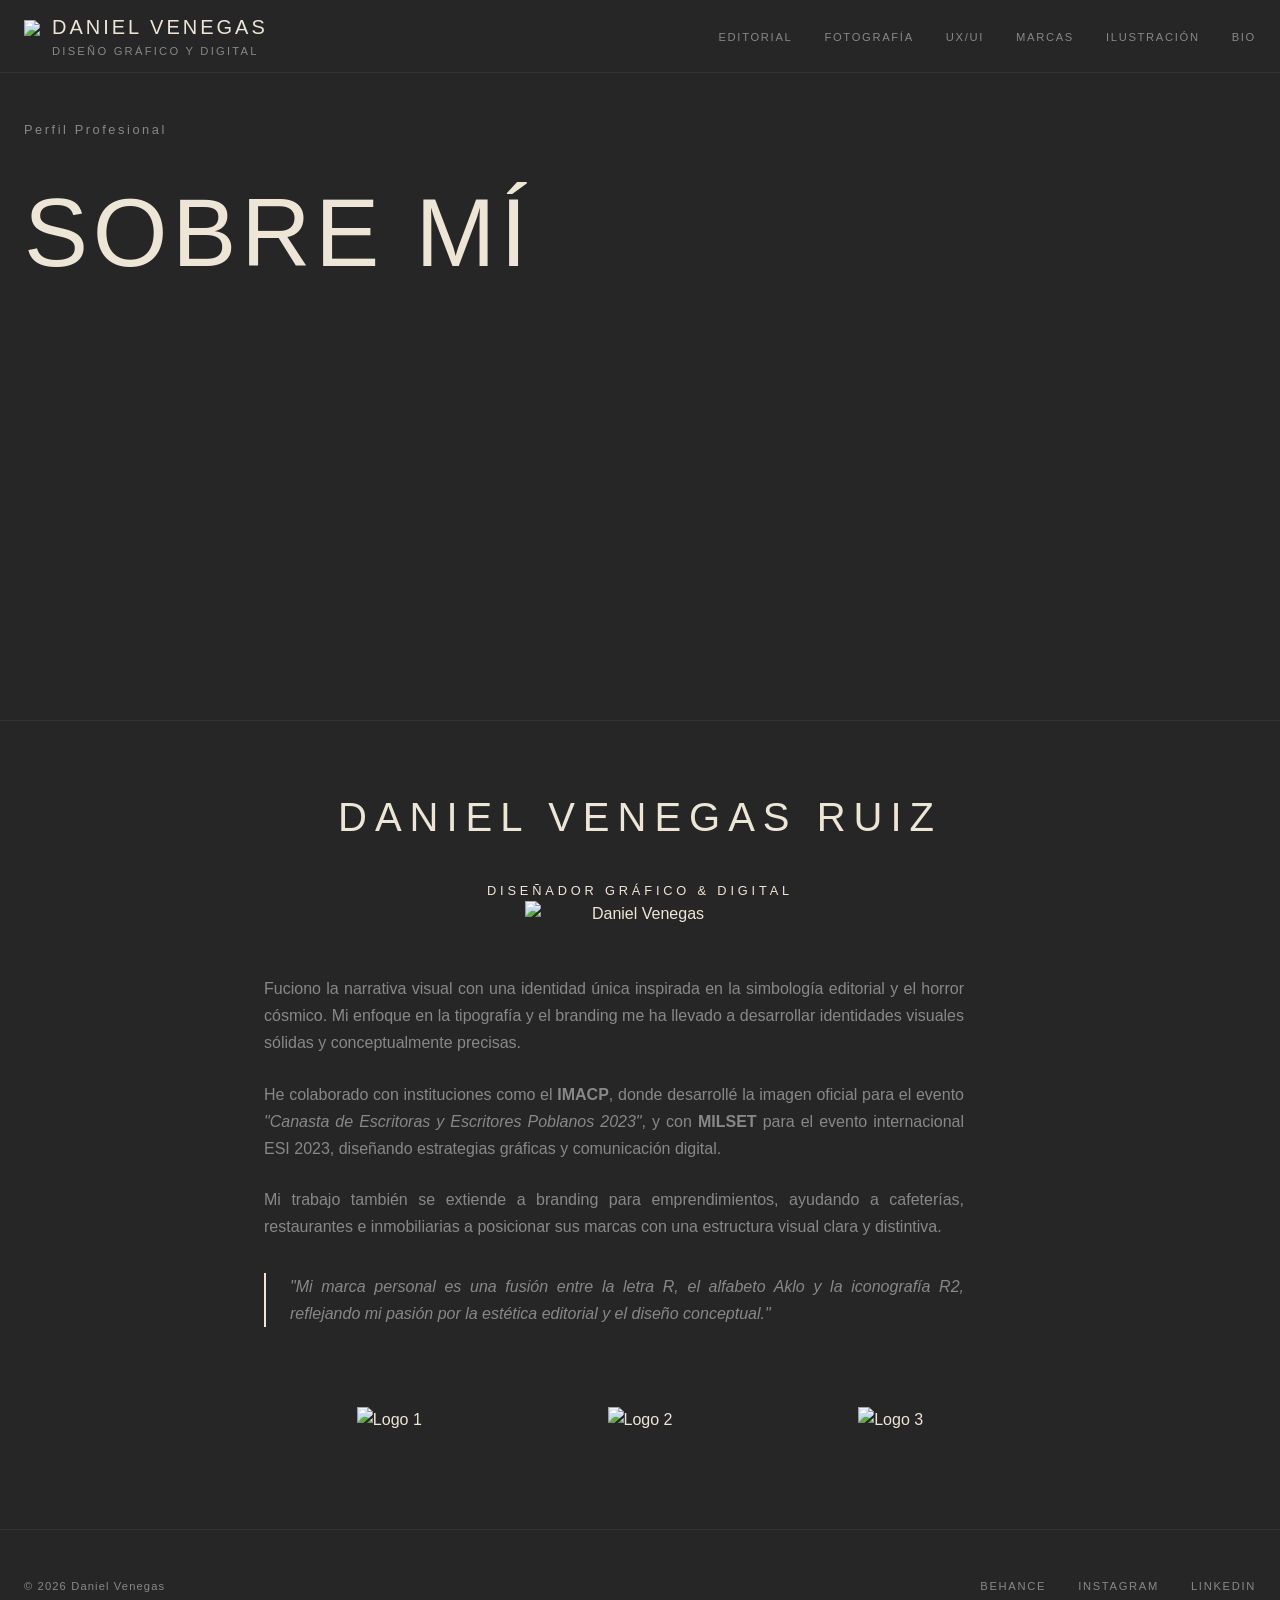
==== about.html @ 0f935461 "Add files via upload" ====
<!DOCTYPE html>
<html lang="es">
<head>
  <meta charset="UTF-8" />
  <meta name="viewport" content="width=device-width, initial-scale=1.0" />
  <title>Bio — Daniel Venegas</title>
  <link rel="stylesheet" href="styles.css" />
  <link rel="preconnect" href="https://fonts.googleapis.com" />
  <link rel="preconnect" href="https://fonts.gstatic.com" crossorigin />
  <link href="https://fonts.googleapis.com" rel="stylesheet" />
  <link rel="icon" href="img/favicon2.png" type="image/x-icon">
</head>

<body>

<!-- ==================== NAVBAR ==================== -->
<nav class="navbar" id="navbar">
    <div class="navbar-inner">
      <a href="index.html" class="navbar-brand" style="text-decoration: none; color: inherit;">
        <img src="img/mi logo.png" class="logo">
        <div class="brand-text">
          <span class="navbar-name">DANIEL VENEGAS</span>
          <span class="navbar-subtitle">Diseño gráfico y digital</span>
        </div>
      </a>
      
      <button class="menu-toggle" id="menuToggle" aria-label="Abrir menú">
        <span></span><span></span><span></span>
      </button>
      <ul class="nav-links" id="navLinks">
        <li><a href="editorial.html">Editorial</a></li>
        <li><a href="fotografia.html">Fotografía</a></li>
        <li><a href="ux-ui.html">UX/UI</a></li>
        <li><a href="marca.html">Marcas</a></li>
        <li><a href="ilustracion.html">Ilustración</a></li>
        <li><a href="sobre-mi.html">Bio</a></li>
      </ul>
    </div>
</nav>

<!-- ==================== BIO HERO ==================== -->
<section class="editorial-hero">
  <div class="editorial-overlay"></div>
  <div class="editorial-content">
    <p class="editorial-subtitle">Perfil Profesional</p>
    <h1 class="editorial-title">Sobre mí</h1>
  </div>
</section>

<!-- ==================== CONTENIDO BIO ==================== -->
<section class="project" style="padding-top: 4rem;">
  <div class="project-header" style="text-align: center; border: none;">
    <h2 style="font-size: 2.5rem; letter-spacing: 0.2em;">Daniel Venegas Ruiz</h2>
    <p style="color: var(--text-muted); text-transform: uppercase; letter-spacing: 0.3em; font-size: 0.8rem; margin-top: 0.5rem;">Diseñador Gráfico & Digital</p>
  </div>

  <div style="max-width: 800px; margin: 0 auto; padding: 0 1.5rem;">
    <!-- Imagen de Perfil / Recurso -->
    <!-- Imagen de Perfil / Recurso (Sin filtro gris) -->
    <div style="text-align: center; margin-bottom: 3rem;">
        <img src="img/mi foto.png" alt="Daniel Venegas" style="width: 230px; height: auto; display: inline-block;">
    </div>


    <!-- Texto Descriptivo -->
    <div class="project-text" style="column-count: 1; text-align: justify;">
      <p style="margin-bottom: 1.5rem;">
        Fuciono la narrativa visual con una identidad única inspirada en la simbología editorial y el horror cósmico. Mi enfoque en la tipografía y el branding me ha llevado a desarrollar identidades visuales sólidas y conceptualmente precisas.
      </p>
      
      <p style="margin-bottom: 1.5rem;">
        He colaborado con instituciones como el <a href="https://www.facebook.com/IMACP/?locale=es_LA" target="_blank" rel="noopener noreferrer"><strong>IMACP</strong></a>, donde desarrollé la imagen oficial para el evento <em>"Canasta de Escritoras y Escritores Poblanos 2023"</em>, y con <a href="https://milset.org/milset/web/" target="_blank" rel="noopener noreferrer"><strong>MILSET</strong></a> para el evento internacional ESI 2023, diseñando estrategias gráficas y comunicación digital.
      </p>

      <p style="margin-bottom: 1.5rem;">
        Mi trabajo también se extiende a branding para emprendimientos, ayudando a cafeterías, restaurantes e inmobiliarias a posicionar sus marcas con una estructura visual clara y distintiva.
      </p>

      <p style="font-style: italic; border-left: 2px solid #EDE6D6; padding-left: 1.5rem; margin-top: 2rem;">
        "Mi marca personal es una fusión entre la letra R, el alfabeto Aklo y la iconografía R2, reflejando mi pasión por la estética editorial y el diseño conceptual."
      </p>
    </div>

    <!-- Logos de Colaboraciones -->
    <!-- Logos de Colaboraciones Corregidos -->
    <div class="collab-grid">
     <!-- Asegúrate que la ruta sea img/ o assets/img/ según tu carpeta actual -->
        <img src="img/Logo 1.png" alt="Logo 1">
        <img src="img/Logo 2.png" alt="Logo 2">
        <img src="img/Logo 3.png" alt="Logo 3">
    </div>

  </div>
</section>

<!-- ==================== FOOTER ==================== -->
<footer class="footer">
  <p class="footer-copy">© 2026 Daniel Venegas</p>
  <div class="footer-socials">
    <a href="https://www.behance.net/danielvenegasruiz" target="_blank" rel="noopener noreferrer">Behance</a>
    <a href="https://www.instagram.com/daniel_7w7_/#" target="_blank" rel="noopener noreferrer">Instagram</a>
    <a href="https://linkedin.com" target="_blank" rel="noopener noreferrer">LinkedIn</a>
  </div>
</footer>

<script src="script.js"></script>
</body>
</html>
---- styles.css ----
/* ============================================
   Daniel Venegas — Portfolio Styles
   ============================================ */

/* ---------- Reset & Base ---------- */
*, *::before, *::after {
  margin: 0;
  padding: 0;
  box-sizing: border-box;
}

html {
  scroll-behavior: smooth;
}

body {
  font-family: 'Inter', sans-serif;
  background-color: #262626;
  color: #EDE6D6;
  line-height: 1.6;
  overflow-x: hidden;
}

a {
  text-decoration: none;
  color: inherit;
}

img {
  display: block;
  width: 100%;
  height: 100%;
  object-fit: cover;
}

/* ---------- Typography ---------- */
h1, h2, h3, h4, h5, h6 {
  font-family: 'Oswald', sans-serif;
  text-transform: uppercase;
  letter-spacing: 0.05em;
  font-weight: 500;
}

/* ---------- Scrollbar ---------- */
::-webkit-scrollbar { width: 6px; }
::-webkit-scrollbar-track { background: #1a1a1a; }
::-webkit-scrollbar-thumb { background: #555; }

::selection {
  background: #EDE6D6;
  color: #262626;
}

/* ============================================
   NAVBAR
   ============================================ */
.navbar {
  position: fixed;
  top: 0;
  left: 0;
  width: 100%;
  z-index: 100;
  background: rgba(38, 38, 38, 0.92);
  backdrop-filter: blur(12px);
  border-bottom: 1px solid #333;
}

.navbar-inner {
  max-width: 1280px;
  margin: 0 auto;
  padding: 0 1.5rem;
  display: flex;
  align-items: center;
  justify-content: space-between;
  height: 64px;
}

.navbar-brand {
  display: flex;
  align-items: center;
  gap: 0.75rem;
}

.navbar-name {
  font-family: 'Oswald', sans-serif;
  font-size: 1.25rem;
  letter-spacing: 0.15em;
  text-transform: uppercase;
}

.navbar-subtitle {
  font-size: 0.7rem;
  letter-spacing: 0.2em;
  text-transform: uppercase;
  color: #888;
  display: none;
}

@media (min-width: 768px) {
  .navbar-subtitle { display: block; }
  .navbar-inner { height: 72px; }
}

/* Nav links */
.nav-links {
  list-style: none;
  display: none;
  gap: 2rem;
}

.nav-links.active {
  display: flex;
  flex-direction: column;
  position: absolute;
  top: 64px;
  left: 0;
  width: 100%;
  background: #262626;
  border-bottom: 1px solid #333;
  padding: 1.5rem;
  gap: 1rem;
}

@media (min-width: 1024px) {
  .nav-links {
    display: flex !important;
    position: static;
    flex-direction: row;
    background: none;
    border: none;
    padding: 0;
  }
  .menu-toggle { display: none !important; }
}

.nav-links a {
  font-size: 0.7rem;
  letter-spacing: 0.15em;
  text-transform: uppercase;
  color: #888;
  transition: color 0.3s;
}

.nav-links a:hover { color: #EDE6D6; }

.nav-links a {
  position: relative;
}

.nav-links a::after {
  content: '';
  position: absolute;
  left: 0;
  bottom: -3px;
  width: 0;
  height: 1px;
  background: #EDE6D6;
  transition: width 0.3s;
}

.nav-links a:hover::after {
  width: 100%;
}

.logo {
  height: 32px;
  width: auto;
  transition: opacity 0.3s;
}

.hero-logo {
  position: absolute;
  top: 50%;
  left: 60%;
  transform: translate(-50%, -50%);
  width: 400px;
  opacity: 0.05;
  z-index: 1;
}

.logo:hover {
  opacity: 0.7;
}

/* Hamburger */
.menu-toggle {
  display: flex;
  flex-direction: column;
  gap: 5px;
  background: none;
  border: none;
  cursor: pointer;
  padding: 4px;
}

.menu-toggle span {
  display: block;
  width: 24px;
  height: 2px;
  background: #EDE6D6;
  transition: transform 0.3s, opacity 0.3s;
}

.menu-toggle.active span:nth-child(1) {
  transform: translateY(7px) rotate(45deg);
}
.menu-toggle.active span:nth-child(2) {
  opacity: 0;
}
.menu-toggle.active span:nth-child(3) {
  transform: translateY(-7px) rotate(-45deg);
}

/* ============================================
   HERO
   ============================================ */
.hero {
  position: relative;
  height: 100vh;
  width: 100%;
  overflow: hidden;
  padding-top: 72px;
}

.hero-overlay {
  position: absolute;
  inset: 0;
  z-index: 1;
  background:
    linear-gradient(to right, rgba(0,0,0,0.85), transparent 40%),
    linear-gradient(to left, rgba(0,0,0,0.85), transparent 40%),
    rgba(38,38,38,0.6);
  pointer-events: none;
}

.hero-content {
  position: relative;
  z-index: 2;
  height: 100%;
  display: flex;
  flex-direction: column;
  justify-content: center;
  padding: 2rem 2rem 5rem;
  padding-top: 120px;
}

@media (min-width: 1024px) {
  .hero-content { padding: 4rem 4rem 8rem; }
}

.hero-subtitle {
  font-style: italic;
  font-family: 'Inter', sans-serif;
  color: #888;
  font-size: 0.85rem;
  margin-bottom: 1rem;
  letter-spacing: 0.08em;
  opacity: 0;
  transform: translateY(20px);
  animation: fadeUp 0.8s 0.5s forwards;
}

.hero-title {
  font-size: clamp(3rem, 8vw, 7rem);
  line-height: 0.9;
  opacity: 0;
  transform: translateY(30px);
  animation: fadeUp 0.8s 0.7s forwards;
}

.hero-slider {
  position: absolute;
  width: 100%;
  height: 100%;
  object-fit: cover;
  opacity: 1;
  transform: scale(1.05);
  transition: opacity 1.5s ease, transform 6s ease;
  inset: 0;
  z-index: 0;
}

.hero-slider img {
  position: absolute;
  width: 100%;
  height: 100%;
  object-fit: cover;
  opacity: 0;
  transition: opacity 1.5s ease, transform 6s ease;
  
}

.hero-slider img.active {
  opacity: 1;
  transform: scale(1.1);
}

@keyframes fadeUp {
  to {
    opacity: 1;
    transform: translateY(0);
  }
}

/* ============================================
   WORKS GRID
   ============================================ */
.works {
  padding: 5rem 1.5rem;
}

@media (min-width: 1024px) {
  .works { padding: 8rem 4rem; }
}

.works-header {
  display: flex;
  align-items: flex-end;
  justify-content: space-between;
  border-bottom: 1px solid #333;
  padding-bottom: 1.5rem;
  margin-bottom: 3rem;
}

.works-label {
  font-size: 0.7rem;
  letter-spacing: 0.2em;
  text-transform: uppercase;
  color: #888;
  margin-bottom: 0.5rem;
}

.works-title {
  font-size: clamp(1.8rem, 4vw, 3rem);
}

.works-count {
  font-size: 0.7rem;
  letter-spacing: 0.15em;
  text-transform: uppercase;
  color: #888;
  display: none;
}

@media (min-width: 768px) {
  .works-count { display: block; }
}

/* Grid */
.works-grid {
  display: grid;
  grid-template-columns: 1fr;
  gap: 1rem;
}

@media (min-width: 768px) {
  .works-grid {
    grid-template-columns: 1fr 1fr;
    gap: 1.5rem;
  }
}

/* Card */
.work-card {
  position: relative;
  overflow: hidden;
  display: block;
  aspect-ratio: 4 / 3;
}

.work-card.work-large {
  aspect-ratio: 21 / 9;
}

@media (min-width: 768px) {
  .work-card.work-large { grid-column: span 2; }
}

.work-card img {
  transition: transform 0.7s ease;
}

.work-card:hover img {
  transform: scale(1.05);
}

/* Overlay on hover */
.work-card::after {
  content: '';
  position: absolute;
  inset: 0;
  background: rgba(38, 38, 38, 0);
  transition: background 0.5s;
}

.work-card:hover::after {
  background: rgba(38, 38, 38, 0.5);
}

/* Info */
.work-info {
  position: absolute;
  bottom: 0;
  left: 0;
  right: 0;
  padding: 1.5rem 2rem;
  z-index: 2;
  transform: translateY(10px);
  opacity: 0;
  transition: all 0.5s;
}

.work-card:hover .work-info {
  transform: translateY(0);
  opacity: 1;
}

.work-category {
  font-size: 0.7rem;
  letter-spacing: 0.2em;
  text-transform: uppercase;
  color: #888;
}

.work-name {
  font-size: 1.25rem;
  margin-top: 0.25rem;
}

/* Index number */
.work-index {
  position: absolute;
  top: 1.5rem;
  right: 1.5rem;
  font-family: 'Oswald', sans-serif;
  font-size: 0.85rem;
  color: rgba(237, 230, 214, 0.2);
  z-index: 2;
  transition: color 0.5s;
}

.work-card:hover .work-index {
  color: rgba(237, 230, 214, 0.7);
}

/* ============================================
   ABOUT
   ============================================ */
.about {
  text-align: center;
  padding: 5rem 1.5rem;
  border-top: 1px solid #333;
}

@media (min-width: 1024px) {
  .about { padding: 8rem 4rem; }
}

.about-label {
  font-size: 0.7rem;
  letter-spacing: 0.2em;
  text-transform: uppercase;
  color: #888;
  margin-bottom: 1.5rem;
}

.about-name {
  font-size: clamp(2rem, 6vw, 4.5rem);
  line-height: 1.05;
  margin-bottom: 2rem;
}

.about-text {
  font-style: italic;
  color: #888;
  font-size: 0.9rem;
  max-width: 500px;
  margin: 0 auto 2.5rem;
  line-height: 1.7;
}

.about-link {
  display: inline-block;
  font-size: 0.7rem;
  letter-spacing: 0.2em;
  text-transform: uppercase;
  border-bottom: 1px solid #EDE6D6;
  padding-bottom: 4px;
  transition: color 0.3s, border-color 0.3s;
}

.about-link:hover {
  color: #888;
  border-color: #888;
}

/* ============================================
   FOOTER
   ============================================ */
.footer {
  border-top: 1px solid #333;
  padding: 3rem 1.5rem;
  display: flex;
  flex-direction: column;
  align-items: center;
  gap: 1.5rem;
}

@media (min-width: 768px) {
  .footer {
    flex-direction: row;
    justify-content: space-between;
    max-width: 1280px;
    margin: 0 auto;
  }
}

.footer-copy {
  font-size: 0.7rem;
  letter-spacing: 0.1em;
  color: #888;
}

.footer-socials {
  display: flex;
  gap: 2rem;
}

.footer-socials a {
  font-size: 0.7rem;
  letter-spacing: 0.15em;
  text-transform: uppercase;
  color: #888;
  transition: color 0.3s;
}

.footer-socials a:hover { color: #EDE6D6; }

/* ============================================
   SCROLL ANIMATIONS
   ============================================ */
.fade-in {
  opacity: 0;
  transform: translateY(40px);
  transition: opacity 0.6s ease, transform 0.6s ease;
}

.fade-in.visible {
  opacity: 1;
  transform: translateY(0);
}

/* =========================================
   EDITORIAL PAGE
========================================= */

/* HERO */
.editorial-hero {
  height: 80vh;
  background: url('img/editorial-cover.jpg') center/cover no-repeat;
  position: relative;
}

.editorial-overlay {
  position: absolute;
  inset: 0;
  background: rgba(38,38,38,0.75);
}

.editorial-content {
  position: relative;
  z-index: 2;
  padding: 120px 1.5rem 4rem;
}

.editorial-subtitle {
  color: #888;
  font-size: 0.8rem;
  letter-spacing: 0.2em;
  margin-bottom: 1rem;
}

.editorial-title {
  font-size: clamp(3rem, 8vw, 6rem);
}

/* INTRO */
.editorial-intro {
  max-width: 800px;
  margin: 5rem auto;
  text-align: center;
  color: #888;
  font-style: italic;
  line-height: 1.7;
}

/* PROYECTOS */
.project {
  padding: 6rem 1.5rem;
  border-top: 1px solid #333;
}

.project-header h2 {
  font-size: 2rem;
  margin-bottom: 2rem;
}

/* GRID */
.project-grid {
  display: grid;
  gap: 1rem;
}

@media (min-width: 768px) {
  .project-grid {
    grid-template-columns: 2fr 1fr;
  }

  .project-grid img:nth-child(1) {
    grid-row: span 2;
  }
}

/* IMG */
.project-grid img {
  width: 100%;
  height: 100%;
  object-fit: cover;
  transition: transform 0.6s ease;
}

.project-grid img:hover {
  transform: scale(1.03);
}

/* TEXTO */
.project-text {
  max-width: 700px;
  margin-top: 2rem;
  color: #888;
  line-height: 1.7;
}

/* ============================================
   SECCIÓN PROYECTO / GRID DE GALERÍA
   ============================================ */

.project-foto {
  padding: 0; /* Sin relleno para que la galería toque los bordes si deseas */
  max-width: 1400px; /* Ajusta según el ancho de tu navbar */
  margin: 0 auto;
  background-color: #fff;
}

.project-grid-foto {
  display: grid;
  /* Crea 3 columnas de igual tamaño */
  grid-template-columns: repeat(3, 1fr); 
  /* Espacio entre fotos (gap). Ponlo en 0 si quieres que estén pegadas */
  gap: 10px; 
  padding: 10px;
}

.project-grid-foto img {
  width: 100%;
  height: 450px; /* Altura fija para que todas se vean parejas como en tu ejemplo */
  object-fit: cover; /* Recorta la imagen para llenar el cuadro sin deformarse */
  display: block;
  transition: opacity 0.3s ease;
  filter: brightness(0.9); /* Un toque sutil de estilo */
}

.project-grid-foto img:hover {
  opacity: 0.8;
  filter: brightness(1);
  cursor: pointer;
}

/* ============================================
   RESPONSIVE (Para celulares)
   ============================================ */

@media (max-width: 1024px) {
  .project-grid-foto {
    grid-template-columns: repeat(2, 1fr); /* 2 columnas en tablets */
  }
}

@media (max-width: 600px) {
  .project-grid-foto {
    grid-template-columns: 1fr; /* 1 columna en móviles */
    gap: 5px;
    padding: 5px;
  }
  
  .project-grid-foto img {
    height: 350px; /* Un poco más bajas en móvil */
  }
}

/* --- Lightbox con Navegación --- */
.lightbox {
  display: none;
  position: fixed;
  z-index: 3000;
  inset: 0;
  background: rgba(10, 10, 10, 0.95);
  backdrop-filter: blur(10px);
  justify-content: center;
  align-items: center;
}

.lightbox.active { display: flex; }

.lightbox-content {
  max-width: 85%;
  max-height: 80vh;
  object-fit: contain;
  border: 1px solid rgba(237, 230, 214, 0.2);
  transition: transform 0.3s ease;
}

/* Botones de control */
.lightbox-prev, .lightbox-next {
  position: absolute;
  background: none;
  border: none;
  color: #EDE6D6;
  font-size: 2.5rem;
  cursor: pointer;
  padding: 20px;
  transition: opacity 0.3s, transform 0.2s;
  z-index: 3100;
}

.lightbox-prev { left: 5%; }
.lightbox-next { right: 5%; }

.lightbox-prev:hover, .lightbox-next:hover {
  opacity: 0.7;
  transform: scale(1.1);
}

.close-lightbox {
  position: absolute;
  top: 30px;
  right: 40px;
  color: #EDE6D6;
  font-size: 2rem;
  cursor: pointer;
  z-index: 3200;
}

.lightbox-caption {
  position: absolute;
  bottom: 30px;
  font-family: 'Oswald', sans-serif;
  letter-spacing: 2px;
  text-transform: uppercase;
  color: #888;
}

@media (max-width: 768px) {
  .lightbox-prev, .lightbox-next { font-size: 1.5rem; padding: 10px; }
  .lightbox-content { max-width: 95%; }
}

/* --- Solución Scroll Horizontal y Rejilla de Logos --- */
.collab-grid {
    display: grid; 
    grid-template-columns: repeat(auto-fit, minmax(100px, 1fr)); /* Se ajusta solo según el espacio */
    gap: 2rem; 
    margin-top: 5rem; 
    align-items: center;
    max-width: 100%; /* Evita que se salga del contenedor */
    padding: 0 1rem;
}

.collab-grid img {
    max-height: 60px; /* Un poco más pequeños para móvil */
    width: auto; 
    max-width: 100%; /* No permite que la imagen sea más ancha que su columna */
    justify-self: center;
    object-fit: contain;
}

@media (min-width: 768px) {
    .collab-grid {
        grid-template-columns: repeat(3, 1fr); /* En escritorio mantiene las 3 columnas */
    }
    .collab-grid img {
        max-height: 80px;
    }
}

/* Regla extra para asegurar que nada cause scroll horizontal */
body, html {
    overflow-x: hidden;
    width: 100%;
}

/* Fuerza a que las dos imágenes ocupen el 50% cada una */
.project-grid-two {
    display: grid;
    grid-template-columns: 1fr 1fr; /* Crea dos columnas iguales */
    gap: 1.5rem; /* Espacio entre las fotos */
    width: 100%;
}

.project-grid-two img {
    width: 100%;
    height: auto;
    object-fit: cover;
    aspect-ratio: 4 / 3; /* Esto asegura que ambas tengan la misma altura exacta */
}

/* Ajuste para celulares (una debajo de la otra) */
@media (max-width: 768px) {
    .project-grid-two {
        grid-template-columns: 1fr;
    }
}
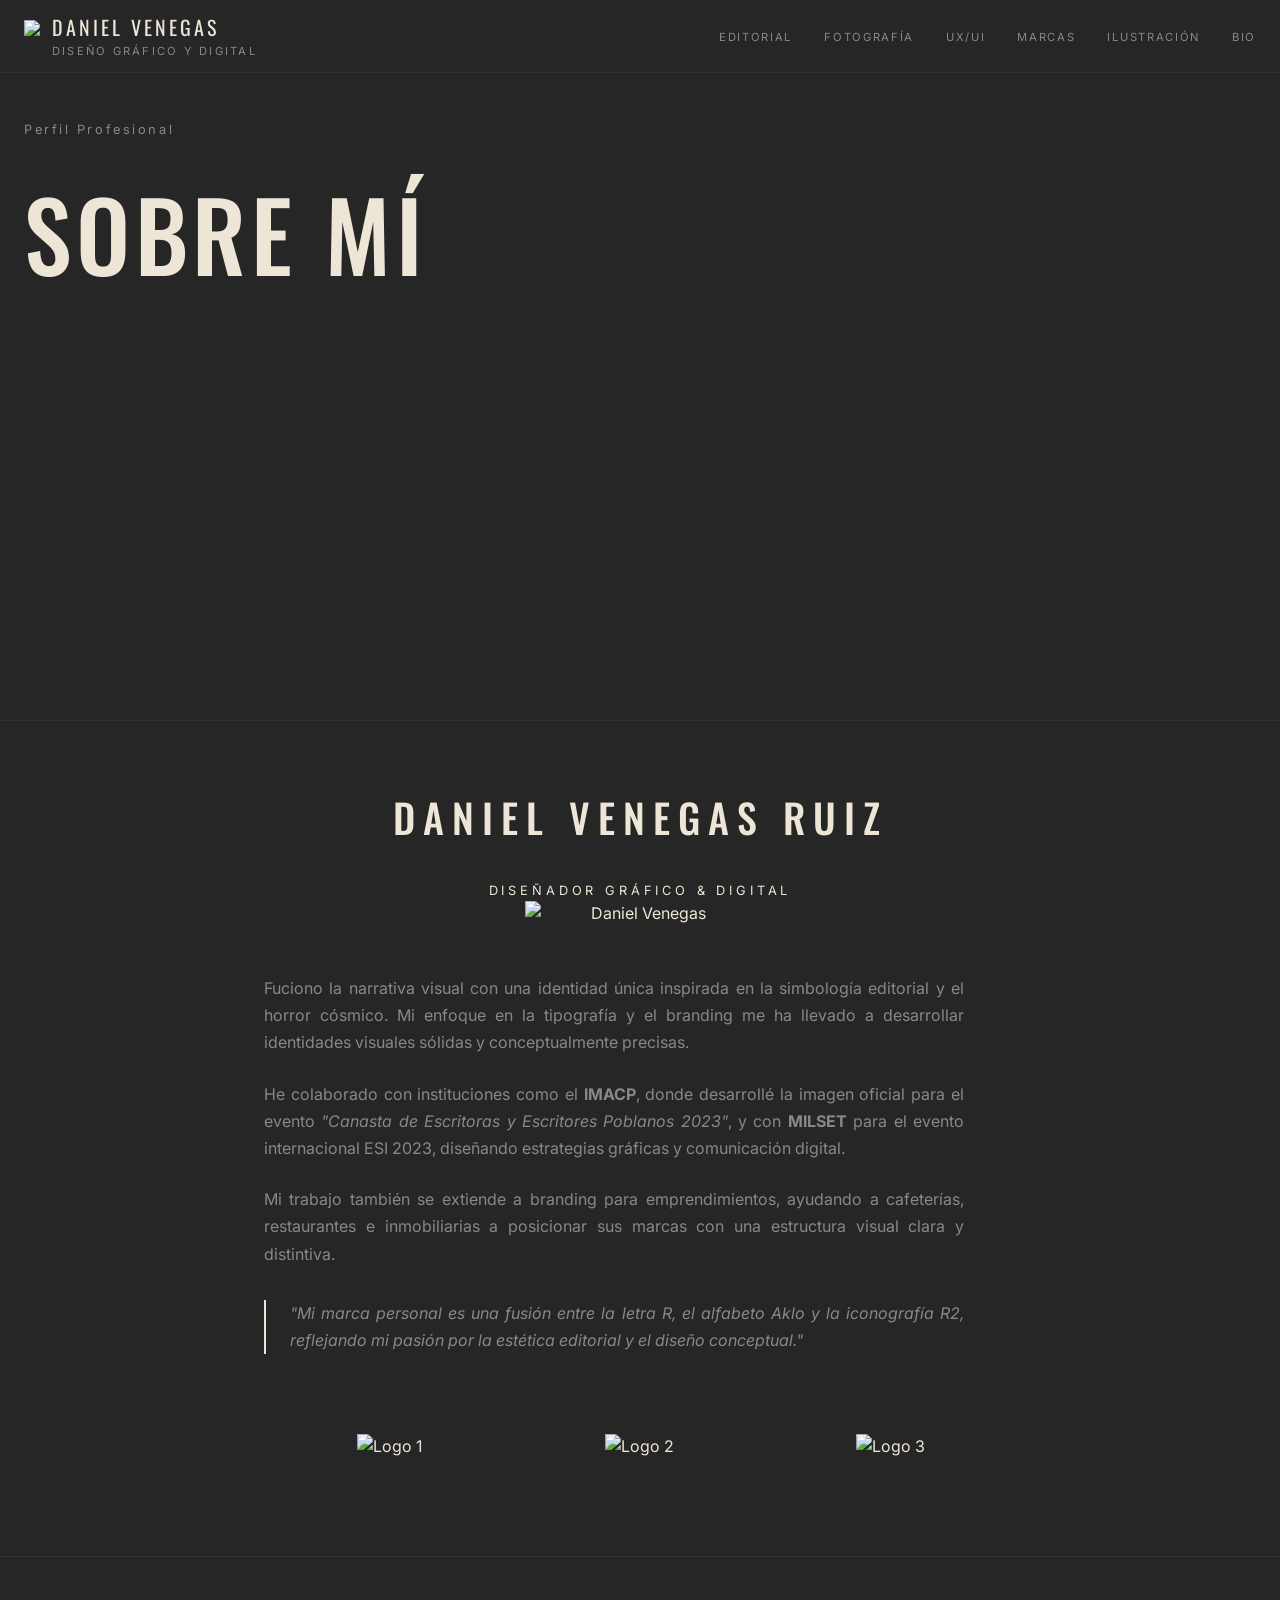
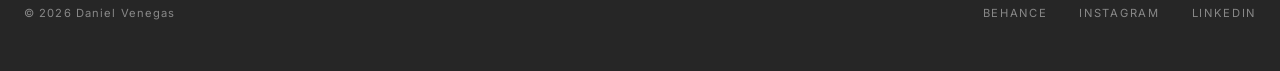
==== commit d29bf0f0: "Enhance about.html with meta description and lazy loading Added meta description for SEO and improve" ====
--- a/about.html
+++ b/about.html
@@ -2,12 +2,13 @@
 <html lang="es">
 <head>
   <meta charset="UTF-8" />
+  <meta name="description" content="Portafolio de Daniel Venegas, diseñador gráfico especializado en identidad visual, UX/UI y diseño editorial.">
   <meta name="viewport" content="width=device-width, initial-scale=1.0" />
   <title>Bio — Daniel Venegas</title>
   <link rel="stylesheet" href="styles.css" />
   <link rel="preconnect" href="https://fonts.googleapis.com" />
   <link rel="preconnect" href="https://fonts.gstatic.com" crossorigin />
-  <link href="https://fonts.googleapis.com" rel="stylesheet" />
+  <link href="https://fonts.googleapis.com/css2?family=Inter:wght@300;400;500&family=Oswald:wght@400;500&display=swap" rel="stylesheet">
   <link rel="icon" href="img/favicon2.png" type="image/x-icon">
 </head>
 
@@ -24,7 +25,7 @@
         </div>
       </a>
       
-      <button class="menu-toggle" id="menuToggle" aria-label="Abrir menú">
+      <button class="menu-toggle" id="menuToggle" aria-label="Abrir menú" aria-expanded="false">
         <span></span><span></span><span></span>
       </button>
       <ul class="nav-links" id="navLinks">
@@ -58,7 +59,7 @@
     <!-- Imagen de Perfil / Recurso -->
     <!-- Imagen de Perfil / Recurso (Sin filtro gris) -->
     <div style="text-align: center; margin-bottom: 3rem;">
-        <img src="img/mi foto.png" alt="Daniel Venegas" style="width: 230px; height: auto; display: inline-block;">
+        <img src="img/mi foto.png" loading="lazy" alt="Daniel Venegas" style="width: 230px; height: auto; display: inline-block;">
     </div>
 
 
@@ -85,9 +86,9 @@
     <!-- Logos de Colaboraciones Corregidos -->
     <div class="collab-grid">
      <!-- Asegúrate que la ruta sea img/ o assets/img/ según tu carpeta actual -->
-        <img src="img/Logo 1.png" alt="Logo 1">
-        <img src="img/Logo 2.png" alt="Logo 2">
-        <img src="img/Logo 3.png" alt="Logo 3">
+        <img src="img/Logo 1.png" loading="lazy" alt="Logo 1">
+        <img src="img/Logo 2.png" loading="lazy" alt="Logo 2">
+        <img src="img/Logo 3.png" loading="lazy" alt="Logo 3">
     </div>
 
   </div>
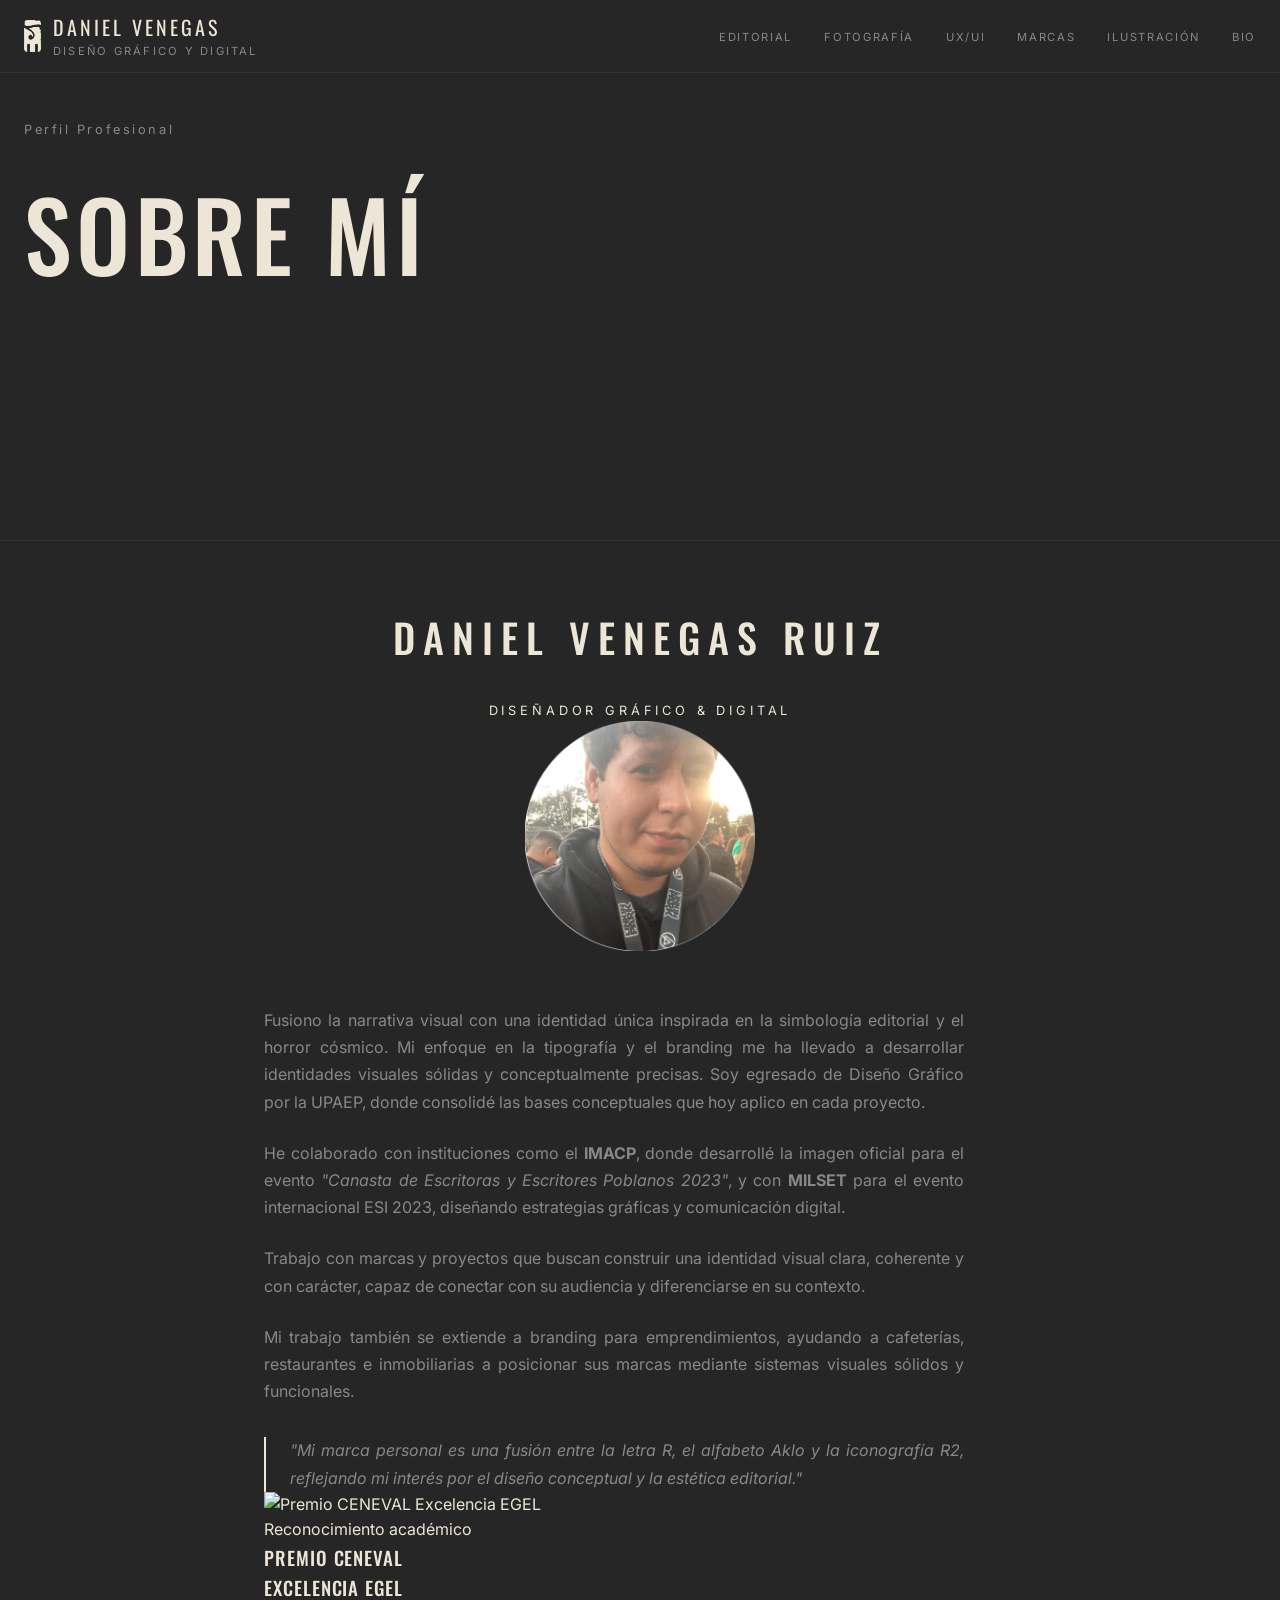
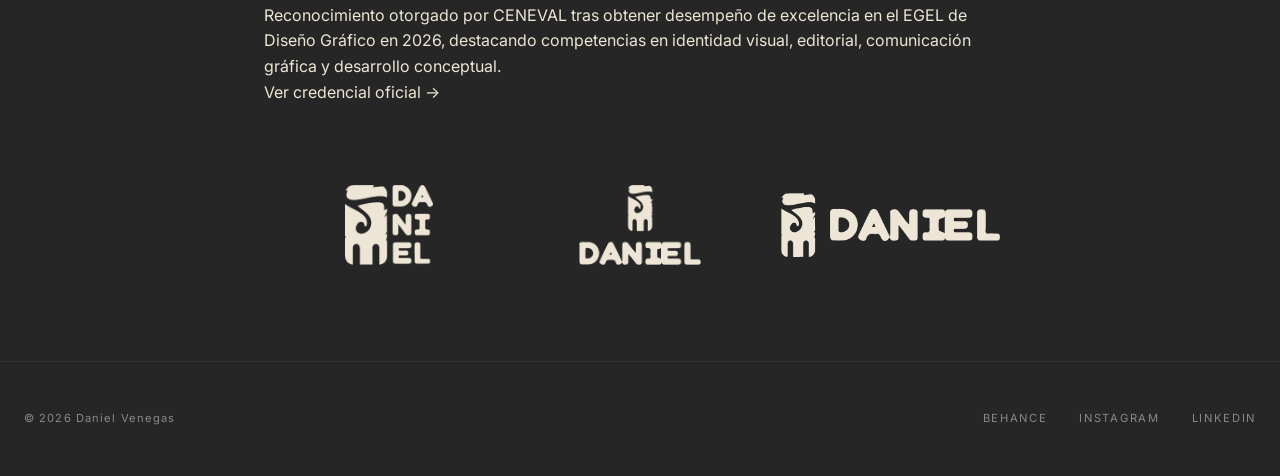
==== commit 867a99a5: "Refactor about.html structure and content" ====
--- a/about.html
+++ b/about.html
@@ -59,28 +59,67 @@
     <!-- Imagen de Perfil / Recurso -->
     <!-- Imagen de Perfil / Recurso (Sin filtro gris) -->
     <div style="text-align: center; margin-bottom: 3rem;">
-        <img src="img/mi foto.png" loading="lazy" alt="Daniel Venegas" style="width: 230px; height: auto; display: inline-block;">
+        <img src="img/mi foto.png" alt="Daniel Venegas" style="width: 230px; height: auto; display: inline-block;">
     </div>
 
 
     <!-- Texto Descriptivo -->
     <div class="project-text" style="column-count: 1; text-align: justify;">
-      <p style="margin-bottom: 1.5rem;">
-        Fuciono la narrativa visual con una identidad única inspirada en la simbología editorial y el horror cósmico. Mi enfoque en la tipografía y el branding me ha llevado a desarrollar identidades visuales sólidas y conceptualmente precisas.
-      </p>
-      
-      <p style="margin-bottom: 1.5rem;">
-        He colaborado con instituciones como el <a href="https://www.facebook.com/IMACP/?locale=es_LA" target="_blank" rel="noopener noreferrer"><strong>IMACP</strong></a>, donde desarrollé la imagen oficial para el evento <em>"Canasta de Escritoras y Escritores Poblanos 2023"</em>, y con <a href="https://milset.org/milset/web/" target="_blank" rel="noopener noreferrer"><strong>MILSET</strong></a> para el evento internacional ESI 2023, diseñando estrategias gráficas y comunicación digital.
-      </p>
 
-      <p style="margin-bottom: 1.5rem;">
-        Mi trabajo también se extiende a branding para emprendimientos, ayudando a cafeterías, restaurantes e inmobiliarias a posicionar sus marcas con una estructura visual clara y distintiva.
-      </p>
+  <p style="margin-bottom: 1.5rem;">
+    Fusiono la narrativa visual con una identidad única inspirada en la simbología editorial y el horror cósmico. Mi enfoque en la tipografía y el branding me ha llevado a desarrollar identidades visuales sólidas y conceptualmente precisas. Soy egresado de Diseño Gráfico por la UPAEP, donde consolidé las bases conceptuales que hoy aplico en cada proyecto.
+  </p>
+  
+  <p style="margin-bottom: 1.5rem;">
+    He colaborado con instituciones como el <a href="https://www.facebook.com/IMACP/?locale=es_LA" target="_blank" rel="noopener noreferrer"><strong>IMACP</strong></a>, donde desarrollé la imagen oficial para el evento <em>"Canasta de Escritoras y Escritores Poblanos 2023"</em>, y con <a href="https://milset.org/milset/web/" target="_blank" rel="noopener noreferrer"><strong>MILSET</strong></a> para el evento internacional ESI 2023, diseñando estrategias gráficas y comunicación digital.
+  </p>
 
-      <p style="font-style: italic; border-left: 2px solid #EDE6D6; padding-left: 1.5rem; margin-top: 2rem;">
-        "Mi marca personal es una fusión entre la letra R, el alfabeto Aklo y la iconografía R2, reflejando mi pasión por la estética editorial y el diseño conceptual."
-      </p>
-    </div>
+  <p style="margin-bottom: 1.5rem;">
+    Trabajo con marcas y proyectos que buscan construir una identidad visual clara, coherente y con carácter, capaz de conectar con su audiencia y diferenciarse en su contexto.
+  </p>
+
+  <p style="margin-bottom: 1.5rem;">
+    Mi trabajo también se extiende a branding para emprendimientos, ayudando a cafeterías, restaurantes e inmobiliarias a posicionar sus marcas mediante sistemas visuales sólidos y funcionales.
+  </p>
+
+  <p style="font-style: italic; border-left: 2px solid #EDE6D6; padding-left: 1.5rem; margin-top: 2rem;">
+    "Mi marca personal es una fusión entre la letra R, el alfabeto Aklo y la iconografía R2, reflejando mi interés por el diseño conceptual y la estética editorial."
+  </p>
+
+</div>
+
+<!-- ==================== CENEVAL RECOGNITION ==================== -->
+<section class="bio-award">
+
+  <div class="bio-award-image">
+    <img src="img/ceneval-award.png" alt="Premio CENEVAL Excelencia EGEL">
+  </div>
+
+  <div class="bio-award-content">
+
+    <p class="bio-award-label">
+      Reconocimiento académico
+    </p>
+
+    <h3 class="bio-award-title">
+      Premio CENEVAL<br>
+      Excelencia EGEL
+    </h3>
+
+    <p class="bio-award-text">
+      Reconocimiento otorgado por CENEVAL tras obtener desempeño de excelencia en el EGEL de Diseño Gráfico en 2026, destacando competencias en identidad visual, editorial, comunicación gráfica y desarrollo conceptual.
+    </p>
+
+    <a href="https://u39586807.ct.sendgrid.net/ls/click?upn=u001.[base64]"
+       target="_blank"
+       rel="noopener noreferrer"
+       class="bio-award-link">
+       Ver credencial oficial →
+    </a>
+
+  </div>
+
+</section>
 
     <!-- Logos de Colaboraciones -->
     <!-- Logos de Colaboraciones Corregidos -->
--- a/styles.css
+++ b/styles.css
@@ -556,7 +556,7 @@
 
 /* HERO */
 .editorial-hero {
-  height: 80vh;
+  height: 60vh;
   background: url('img/editorial-cover.jpg') center/cover no-repeat;
   position: relative;
 }
@@ -820,3 +820,4 @@
         grid-template-columns: 1fr;
     }
 }
+
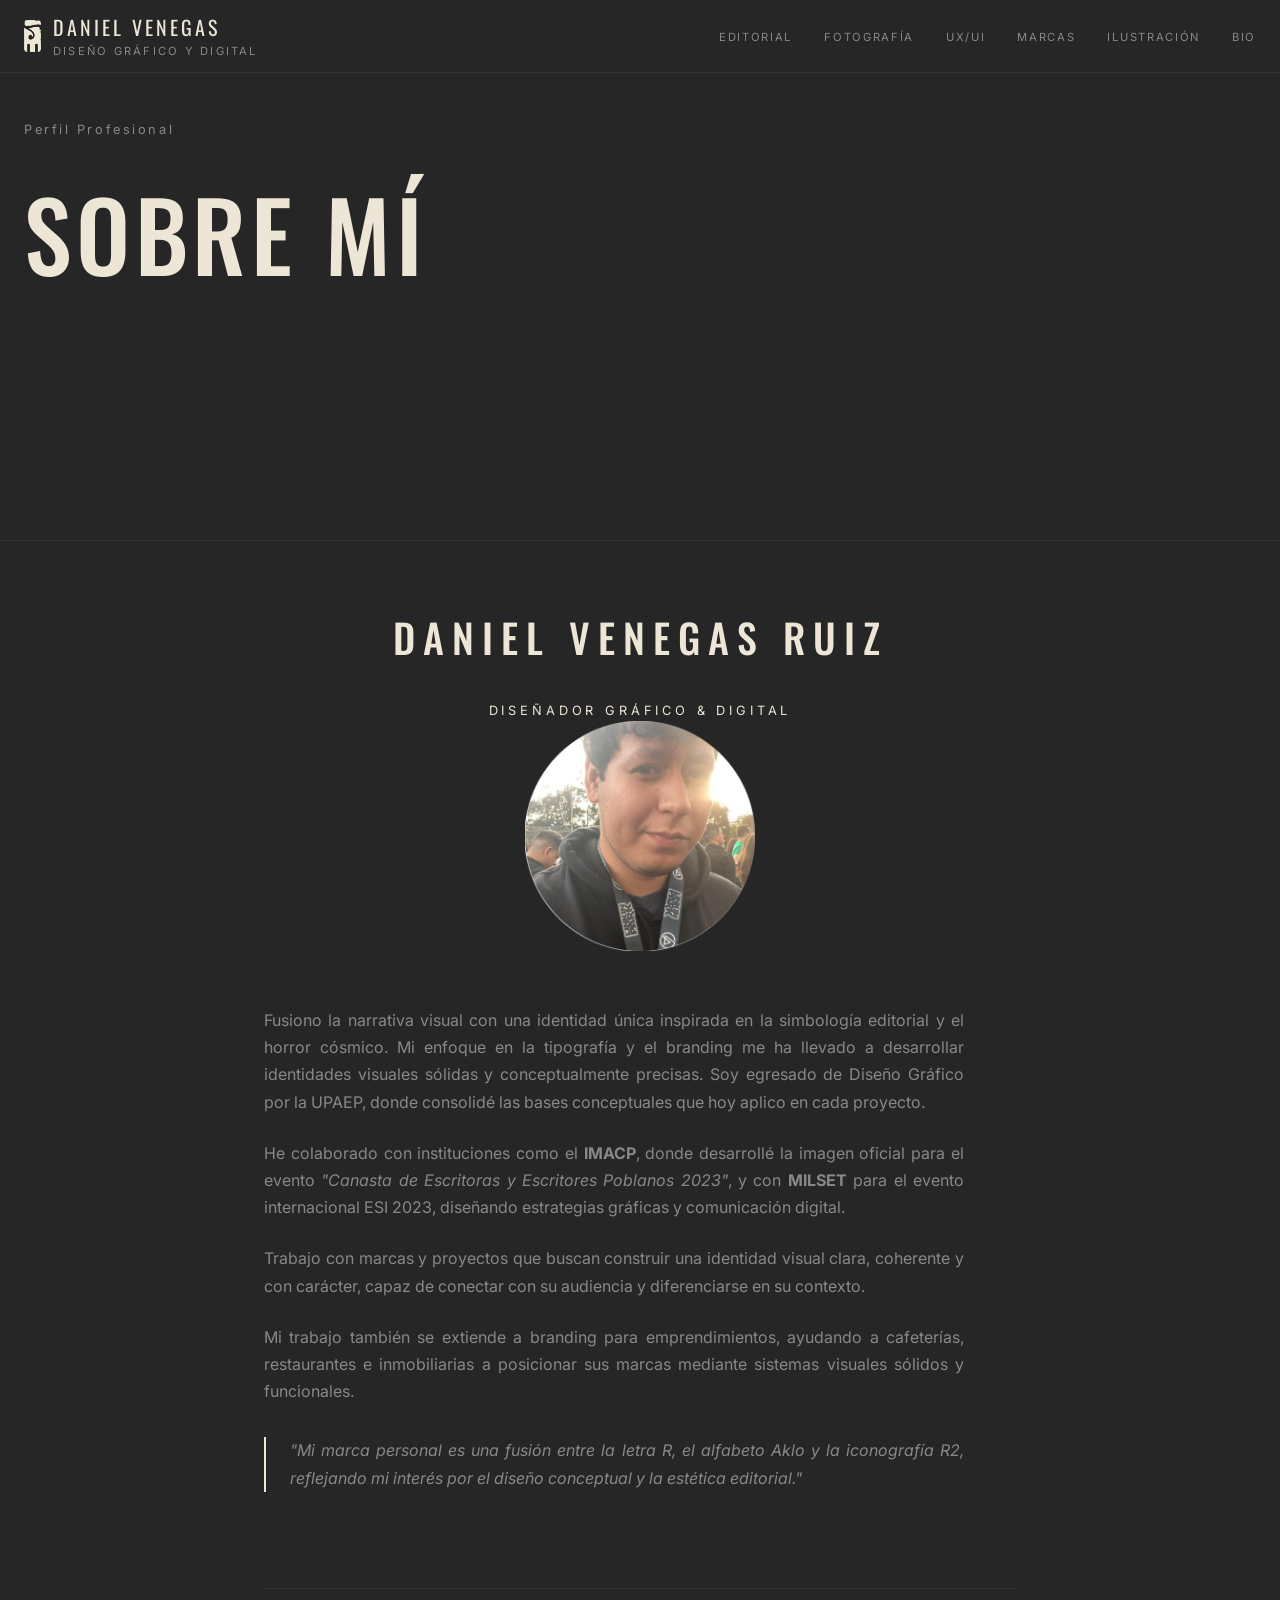
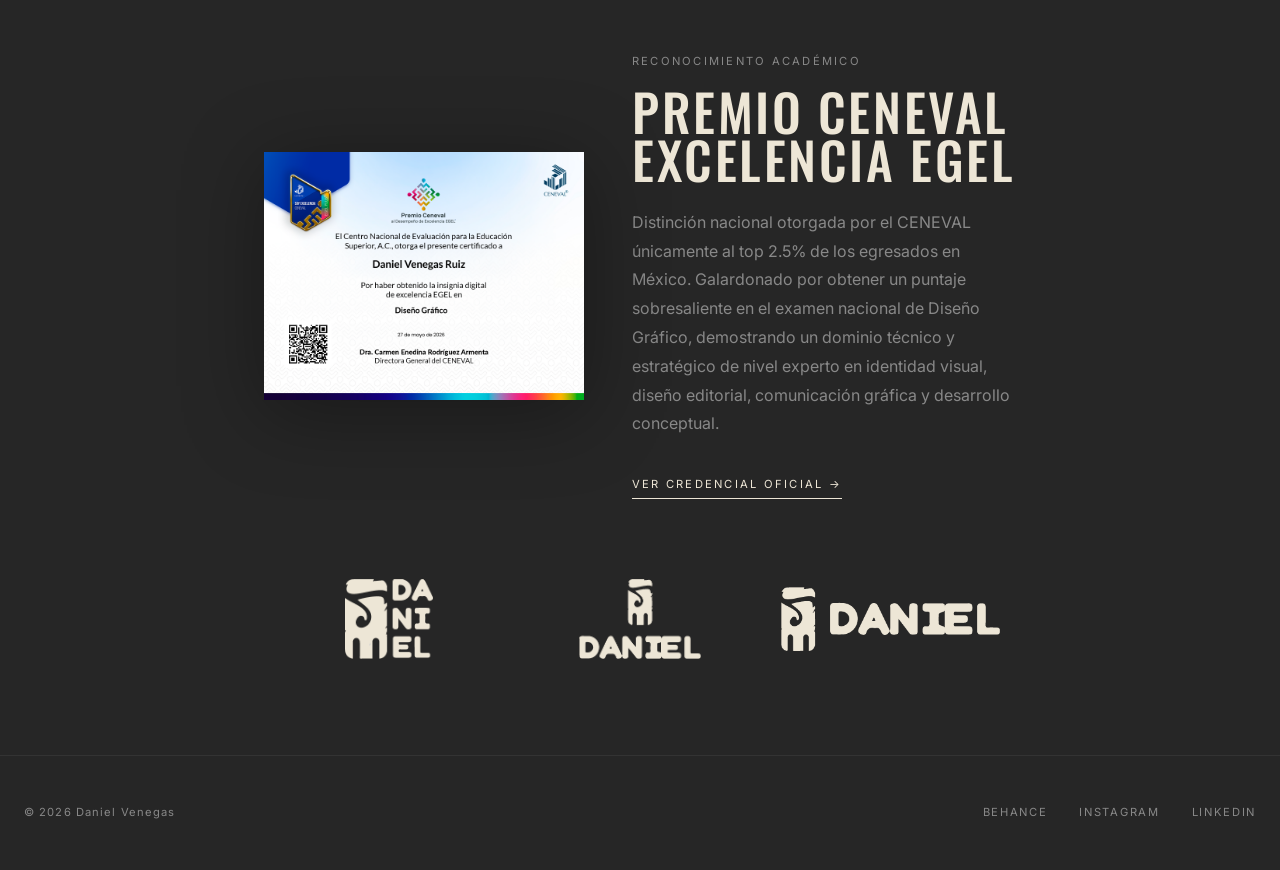
==== commit 9fe4d4cb: "Restore about.html with original content" ====
--- a/about.html
+++ b/about.html
@@ -107,7 +107,7 @@
     </h3>
 
     <p class="bio-award-text">
-      Reconocimiento otorgado por CENEVAL tras obtener desempeño de excelencia en el EGEL de Diseño Gráfico en 2026, destacando competencias en identidad visual, editorial, comunicación gráfica y desarrollo conceptual.
+      Distinción nacional otorgada por el CENEVAL únicamente al top 2.5% de los egresados en México. Galardonado por obtener un puntaje sobresaliente en el examen nacional de Diseño Gráfico, demostrando un dominio técnico y estratégico de nivel experto en identidad visual, diseño editorial, comunicación gráfica y desarrollo conceptual.
     </p>
 
     <a href="https://u39586807.ct.sendgrid.net/ls/click?upn=u001.[base64]"
--- a/styles.css
+++ b/styles.css
@@ -492,6 +492,178 @@
 .about-link:hover {
   color: #888;
   border-color: #888;
+}
+
+/* ============================================
+   BIO AWARD
+============================================ */
+
+.bio-award {
+  margin-top: 6rem;
+  padding-top: 4rem;
+  border-top: 1px solid #333;
+
+  display: grid;
+  grid-template-columns: 1fr;
+  gap: 3rem;
+  align-items: center;
+}
+
+@media (min-width: 900px) {
+  .bio-award {
+    grid-template-columns: 320px 1fr;
+  }
+}
+
+.bio-award-image {
+  text-align: center;
+}
+
+.bio-award-image img {
+  width: 100%;
+  max-width: 320px;
+  object-fit: contain;
+
+  filter: drop-shadow(0 12px 40px rgba(0,0,0,0.35));
+
+  transition: transform 0.4s ease;
+}
+
+.bio-award-image img:hover {
+  transform: translateY(-6px) scale(1.02);
+}
+
+.bio-award-label {
+  font-size: 0.7rem;
+  letter-spacing: 0.2em;
+  text-transform: uppercase;
+  color: #888;
+
+  margin-bottom: 1rem;
+}
+
+.bio-award-title {
+  font-size: clamp(2rem, 4vw, 3.5rem);
+  line-height: 0.95;
+
+  margin-bottom: 1.5rem;
+}
+
+.bio-award-text {
+  color: #888;
+  line-height: 1.8;
+
+  max-width: 700px;
+
+  margin-bottom: 2rem;
+}
+
+.bio-award-link {
+  display: inline-block;
+
+  font-size: 0.7rem;
+  letter-spacing: 0.2em;
+  text-transform: uppercase;
+
+  border-bottom: 1px solid #EDE6D6;
+  padding-bottom: 4px;
+
+  transition: color 0.3s, border-color 0.3s;
+}
+
+.bio-award-link:hover {
+  color: #888;
+  border-color: #888;
+}
+
+/* ============================================
+   CENEVAL AWARD
+============================================ */
+
+.award {
+  padding: 6rem 1.5rem;
+  border-top: 1px solid #333;
+  border-bottom: 1px solid #333;
+  background: #202020;
+}
+
+.award-content {
+  max-width: 1200px;
+  margin: 0 auto;
+
+  display: grid;
+  grid-template-columns: 1fr;
+  gap: 3rem;
+  align-items: center;
+}
+
+@media (min-width: 900px) {
+  .award-content {
+    grid-template-columns: 320px 1fr;
+  }
+}
+
+.award-image img {
+  width: 100%;
+  max-width: 320px;
+  margin: 0 auto;
+  object-fit: contain;
+
+  filter: drop-shadow(0 10px 30px rgba(0,0,0,0.4));
+
+  transition: transform 0.4s ease;
+}
+
+.award-image img:hover {
+  transform: translateY(-6px);
+}
+
+.award-label {
+  font-size: 0.7rem;
+  letter-spacing: 0.2em;
+  text-transform: uppercase;
+  color: #888;
+  margin-bottom: 1rem;
+}
+
+.award-title {
+  font-size: clamp(1.8rem, 4.5vw, 3.5rem);
+  line-height: 0.95;
+  margin-bottom: 1.5rem;
+}
+
+.award-text {
+  max-width: 650px;
+  color: #888;
+  line-height: 1.8;
+  margin-bottom: 2rem;
+}
+
+.award-link {
+  display: inline-block;
+
+  font-size: 0.7rem;
+  letter-spacing: 0.2em;
+  text-transform: uppercase;
+
+  border-bottom: 1px solid #EDE6D6;
+  padding-bottom: 4px;
+
+  transition: color 0.3s, border-color 0.3s;
+}
+
+.award-link:hover {
+  color: #888;
+  border-color: #888;
+}
+
+.award-info {
+  border-left: 1px solid rgba(237,230,214,0.15);
+  padding-left: 3rem;
+}
+
+.award-image img:hover {
+  transform: translateY(-6px) scale(1.02);
 }
 
 /* ============================================
@@ -820,4 +992,3 @@
         grid-template-columns: 1fr;
     }
 }
-
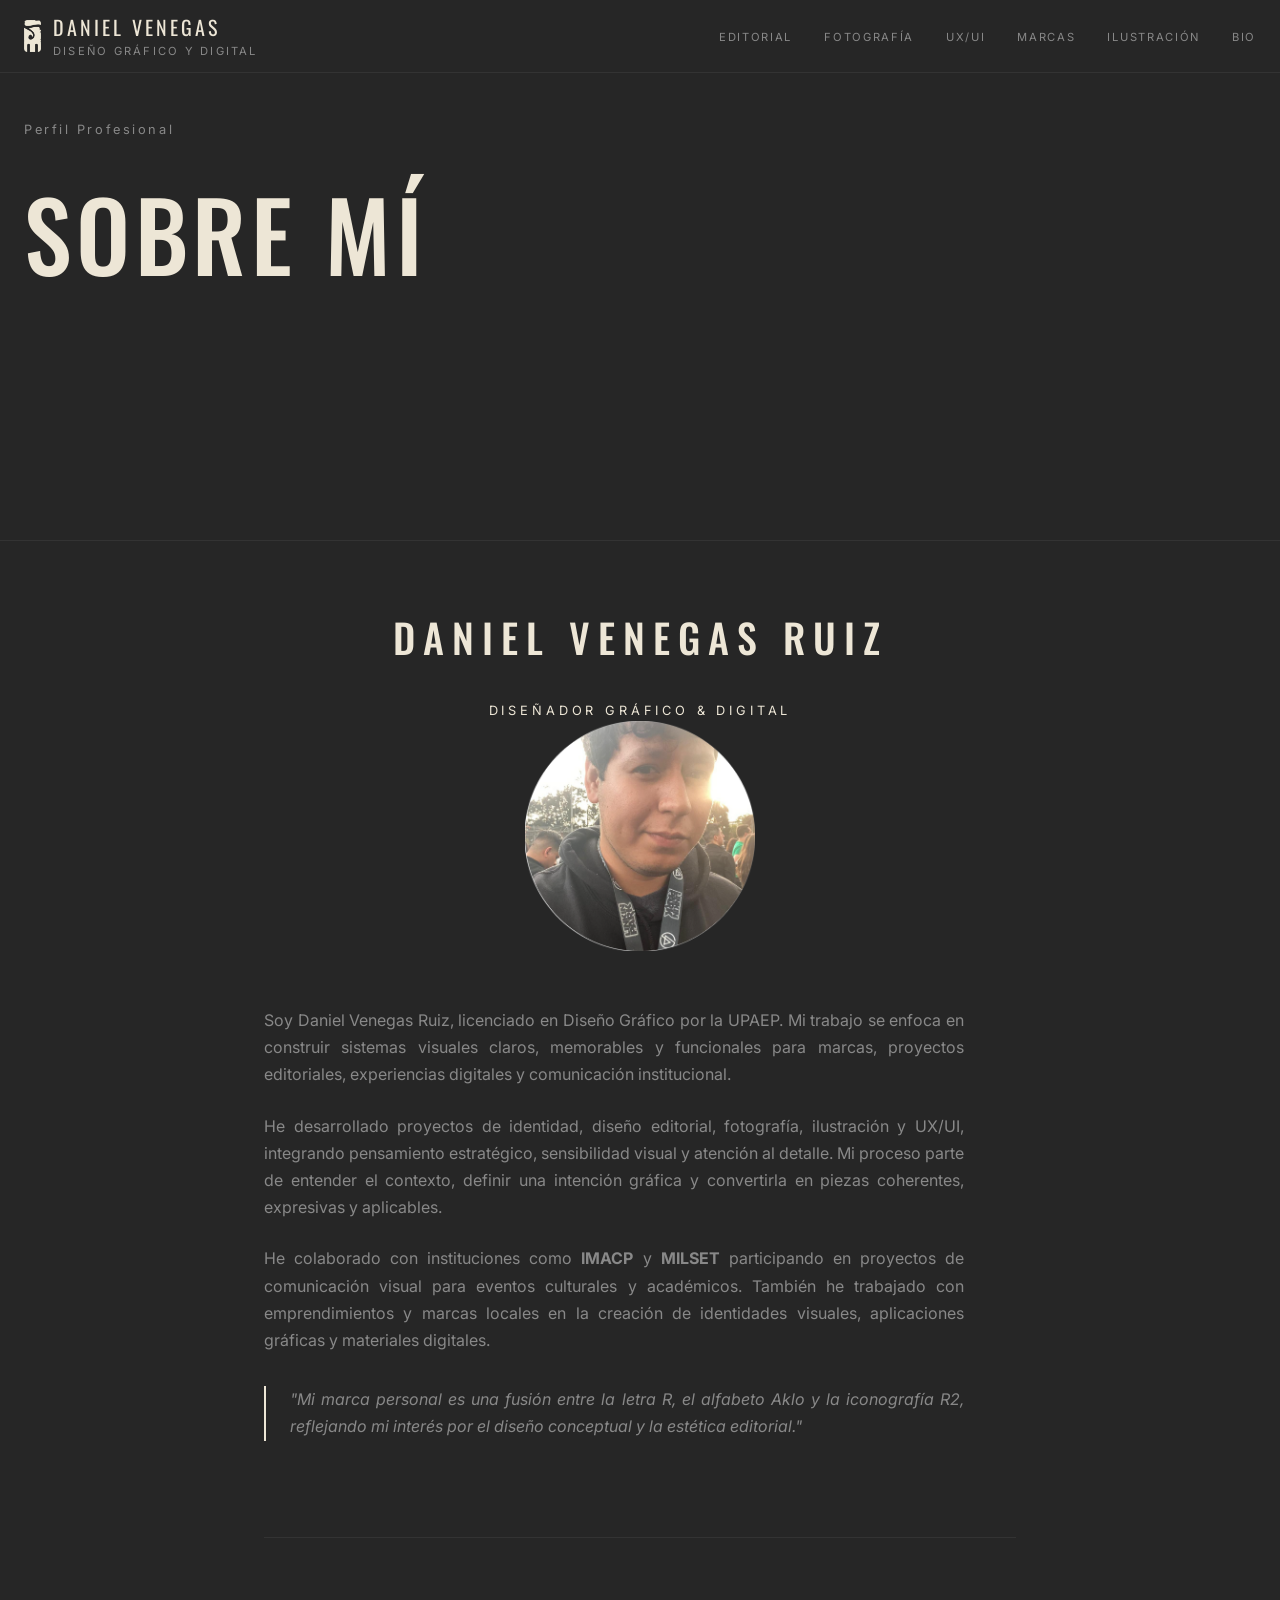
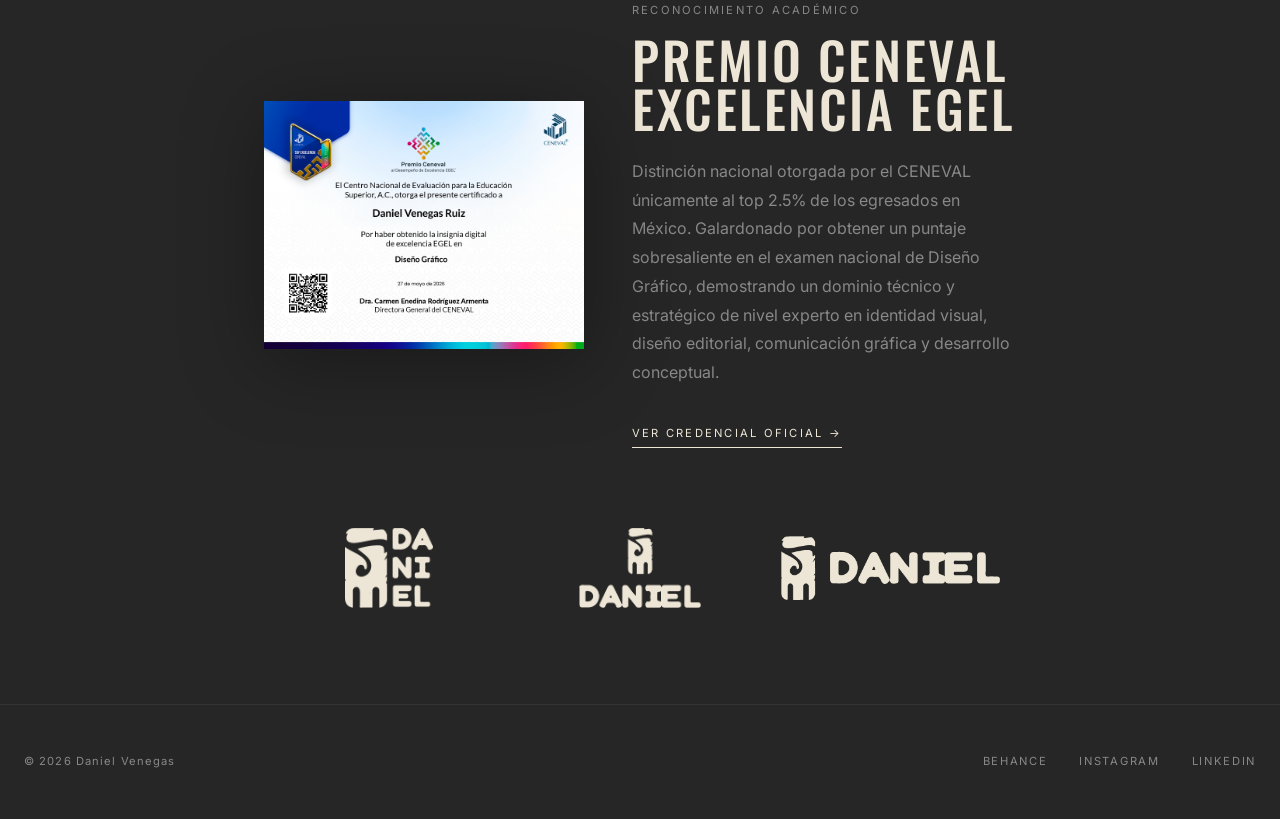
==== commit 00581b60: "Revise bio content and project details in about.html Updated personal bio and project descriptions t" ====
--- a/about.html
+++ b/about.html
@@ -34,7 +34,7 @@
         <li><a href="ux-ui.html">UX/UI</a></li>
         <li><a href="marca.html">Marcas</a></li>
         <li><a href="ilustracion.html">Ilustración</a></li>
-        <li><a href="sobre-mi.html">Bio</a></li>
+        <li><a href="about.html">Bio</a></li>
       </ul>
     </div>
 </nav>
@@ -67,19 +67,23 @@
     <div class="project-text" style="column-count: 1; text-align: justify;">
 
   <p style="margin-bottom: 1.5rem;">
-    Fusiono la narrativa visual con una identidad única inspirada en la simbología editorial y el horror cósmico. Mi enfoque en la tipografía y el branding me ha llevado a desarrollar identidades visuales sólidas y conceptualmente precisas. Soy egresado de Diseño Gráfico por la UPAEP, donde consolidé las bases conceptuales que hoy aplico en cada proyecto.
+    Soy Daniel Venegas Ruiz, licenciado en Diseño Gráfico por la UPAEP.
+  Mi trabajo se enfoca en construir sistemas visuales claros, memorables
+  y funcionales para marcas, proyectos editoriales, experiencias digitales
+  y comunicación institucional.
   </p>
+  <p style="margin-bottom: 1.5rem;">
+    He desarrollado proyectos de identidad, diseño editorial, fotografía,
+  ilustración y UX/UI, integrando pensamiento estratégico, sensibilidad
+  visual y atención al detalle. Mi proceso parte de entender el contexto,
+  definir una intención gráfica y convertirla en piezas coherentes,
+  expresivas y aplicables.
   
   <p style="margin-bottom: 1.5rem;">
-    He colaborado con instituciones como el <a href="https://www.facebook.com/IMACP/?locale=es_LA" target="_blank" rel="noopener noreferrer"><strong>IMACP</strong></a>, donde desarrollé la imagen oficial para el evento <em>"Canasta de Escritoras y Escritores Poblanos 2023"</em>, y con <a href="https://milset.org/milset/web/" target="_blank" rel="noopener noreferrer"><strong>MILSET</strong></a> para el evento internacional ESI 2023, diseñando estrategias gráficas y comunicación digital.
-  </p>
-
-  <p style="margin-bottom: 1.5rem;">
-    Trabajo con marcas y proyectos que buscan construir una identidad visual clara, coherente y con carácter, capaz de conectar con su audiencia y diferenciarse en su contexto.
-  </p>
-
-  <p style="margin-bottom: 1.5rem;">
-    Mi trabajo también se extiende a branding para emprendimientos, ayudando a cafeterías, restaurantes e inmobiliarias a posicionar sus marcas mediante sistemas visuales sólidos y funcionales.
+    He colaborado con instituciones como <a href="https://www.facebook.com/IMACP/?locale=es_LA" target="_blank" rel="noopener noreferrer"><strong>IMACP</strong></a> y <a href="https://milset.org/milset/web/" target="_blank" rel="noopener noreferrer"><strong>MILSET</strong></a> participando en
+  proyectos de comunicación visual para eventos culturales y académicos.
+  También he trabajado con emprendimientos y marcas locales en la creación
+  de identidades visuales, aplicaciones gráficas y materiales digitales.
   </p>
 
   <p style="font-style: italic; border-left: 2px solid #EDE6D6; padding-left: 1.5rem; margin-top: 2rem;">
